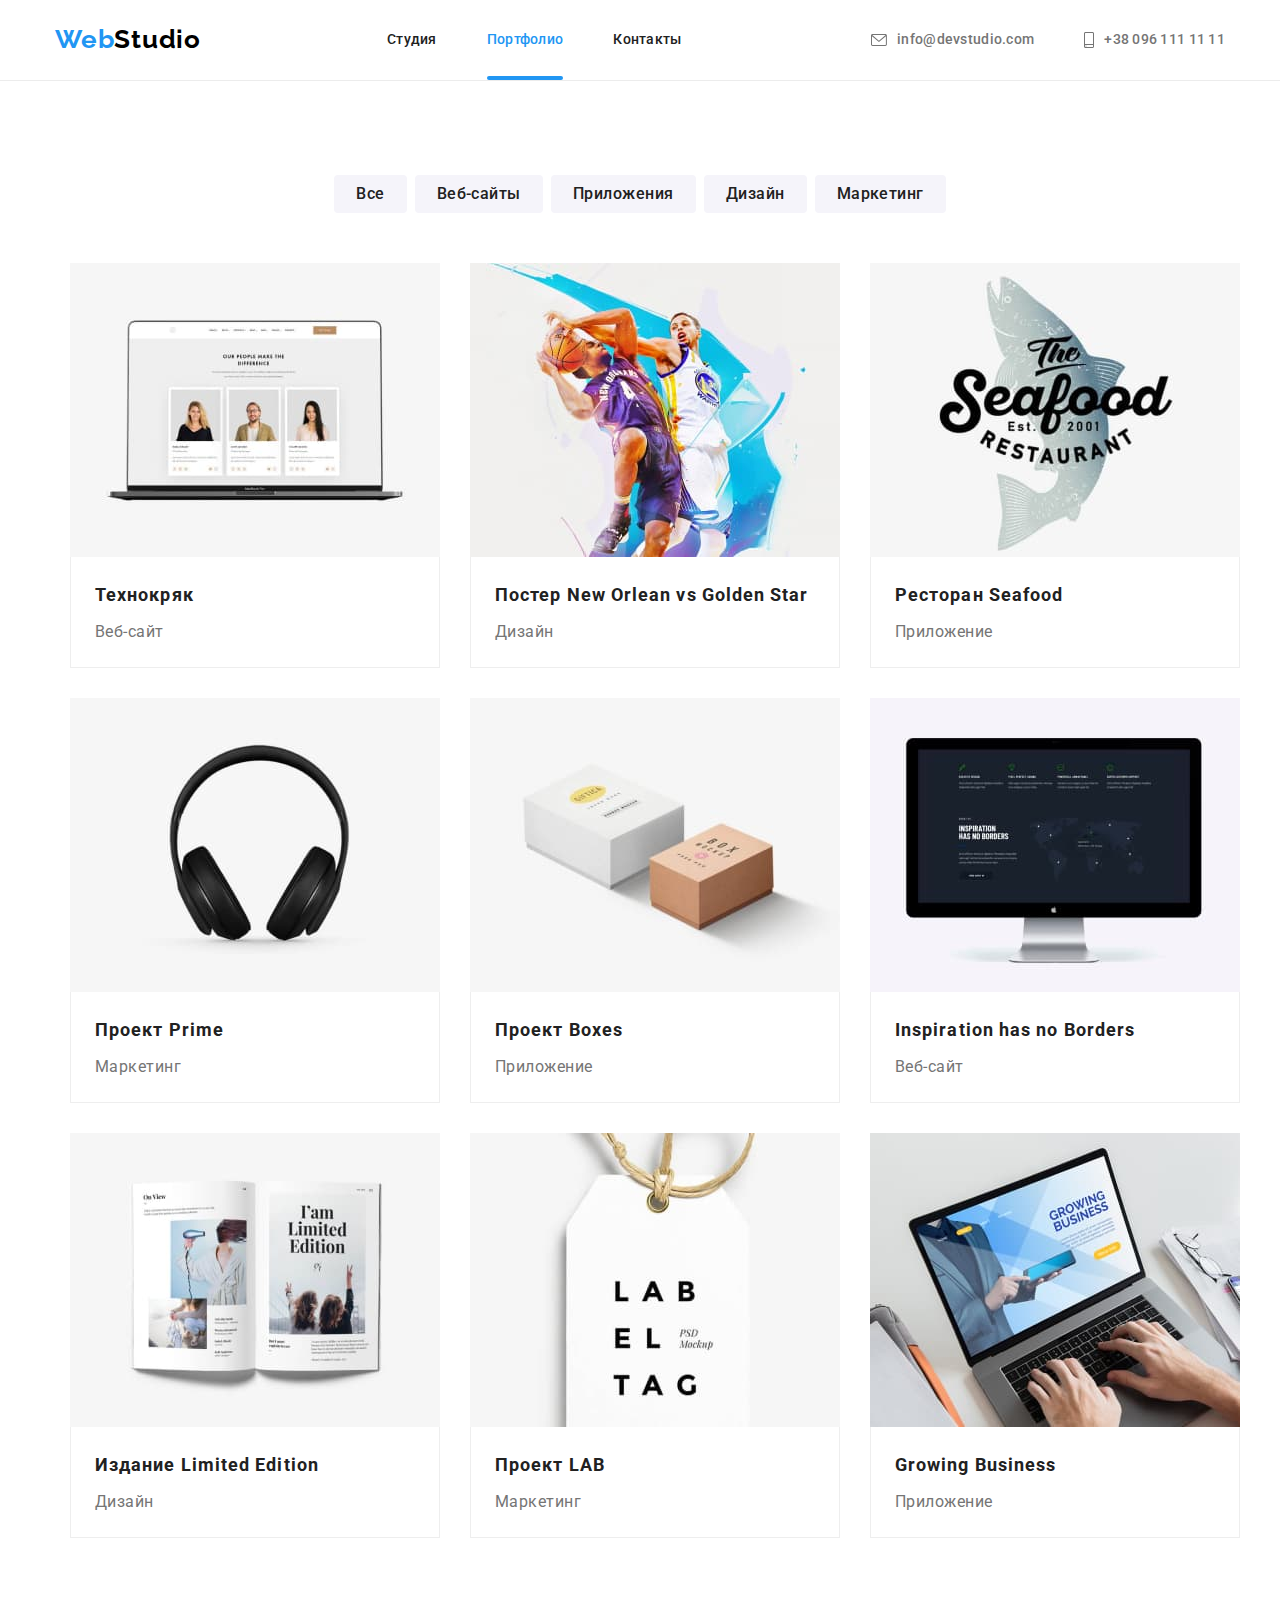
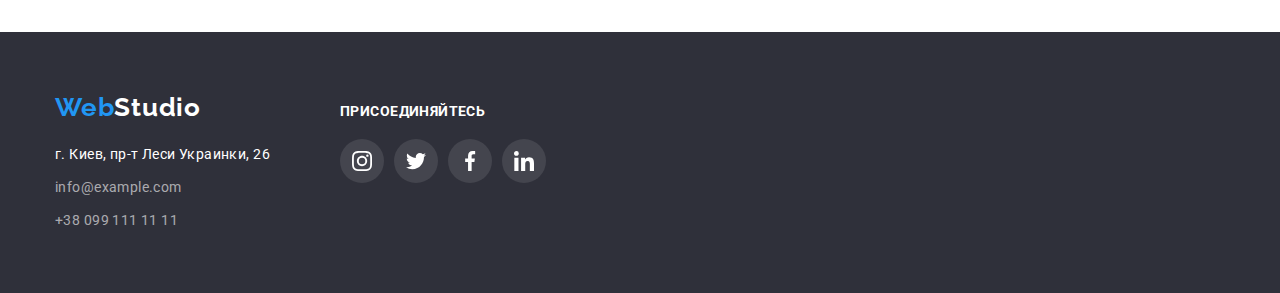
==== portfolio.html @ 0ffd963e "index added" ====
<!DOCTYPE html>
<html lang="en">
<head>
    <meta charset="UTF-8">
    <meta http-equiv="X-UA-Compatible" content="IE=edge">
    <meta name="viewport" content="width=device-width, initial-scale=1.0">
    <title>WebStudio</title>
    <link rel="preconnect" href="https://fonts.googleapis.com">
    <link rel="preconnect" href="https://fonts.gstatic.com" crossorigin>
    <link href="https://fonts.googleapis.com/css2?family=Raleway:ital,wght@0,700;1,700&family=Roboto:wght@400;500;700;900&display=swap" rel="stylesheet">
    <link rel="stylesheet" href="./css/modern-normalize.css">
    <link rel="stylesheet" href="./css/styles.css" />
</head>
<body>
    <!--заголовок-->
    <header class="main-header">
        <div class="header-container container">
            <nav class="navigation">    
                <a href="index.html" class="logo logo-top link">Web<span class="logo-half">Studio</span></a>
                <ul class="navigation-pages list">
                    <li class="navigation-page"><a href="index.html" class="navigation-page-link link">Студия</a></li>
                    <li class="navigation-page"><a href="portfolio.html" class="navigation-page-link link current">Портфолио</a></li>
                    <li class="navigation-page"><a href="#3" class="navigation-page-link link">Контакты</a></li>
                </ul>
            </nav>
            <ul class="contacts list">
                <li class="contact"> <a href="mailto:info@devstudio.com" class="contact-link mail link"><svg class="icon" width="16px" height="12px"><use href="./images/icons.svg#icon-envelope"></use></svg> info@devstudio.com</a></li>
                <li class="contact"> <a href="tel:+380961111111" class="contact-link tel link"><svg class="icon" width="10px" height="16px"><use href="./images/icons.svg#icon-smartphone"></use></svg>+38 096 111 11 11</a> </li>
            </ul>
        </div>        
    </header>
    <!-- основная часть -->
    <main>
    <!-- герой -->
        <section class="portfolio-filter section">
            <div class="container">
                <h1 class="portfolio-header visually-hidden">Portfolio</h1>
                <!-- фильтр -->
                <ul class="portfolio-filter-list list">
                    <li class="portfolio-filter-list-item"><button class="filter-btn" type="button">Все</button></li>
                    <li class="portfolio-filter-list-item"><button class="filter-btn" type="button">Веб-сайты</button></li>
                    <li class="portfolio-filter-list-item"><button class="filter-btn" type="button">Приложения</button></li>
                    <li class="portfolio-filter-list-item"><button class="filter-btn" type="button">Дизайн</button></li>
                    <li class="portfolio-filter-list-item"><button class="filter-btn" type="button">Маркетинг</button></li>
                </ul>
                <!-- список проектов -->
                <ul class="portfolio-examples-list container list">
                    <li class="portfolio-example">
                        <a class="link portfolio-link" href="">
                            <img src="./images/portfolio/technocrack.jpg" alt="Веб-сайт компании Технокряк" width="370" height="294" class="img">
                            <div class="portfolio-example-overlay-wrap">
                                <div class="portfolio-example-overlay is-hidden">
                                    <p class="portfolio-example-overlay-text">Ресурс предлагает комплексные предложения с разным уровнем функционала и сервисов. Все это позволит посетителю получить исчерпывающие сведения о компании или частном лице.</p>
                                </div>
                            </div>
                            <div class="portfolio-example-text">
                                <h3 class="portfolio-example-name section-header">Технокряк</h3>
                                <p class="portfolio-example-description section-description">Веб-сайт</p>
                            </div>
                        </a>
                    </li>
                    <li class="portfolio-example">
                        <a class="link portfolio-link" href="">
                        <img src="./images/portfolio/new_orlean.jpg" alt="Изображение постера игры команд New Orlean и Golden Star" width="370" height="294">
                        <div class="portfolio-example-text">
                            <h3 class="portfolio-example-name section-header">Постер New Orlean vs Golden Star</h3>
                            <p class="portfolio-example-description section-description">Дизайн</p>
                        </div>
                        </a>
                    </li>
                    <li class="portfolio-example">
                        <a class="link portfolio-link" href="">
                        <img src="./images/portfolio/seafood.jpg" alt="Иконка приложения ресторана Seafood" width="370" height="294">
                        <div class="portfolio-example-text">
                            <h3 class="portfolio-example-name section-header">Ресторан Seafood</h3>
                            <p class="portfolio-example-description section-description">Приложение</p>
                        </div>
                        </a>
                    </li>
                    <li class="portfolio-example">
                        <a class="link portfolio-link" href="">
                        <img src="./images/portfolio/prime.jpg" alt="Наушники">
                        <div class="portfolio-example-text">
                            <h3 class="portfolio-example-name section-header">Проект Prime</h3>
                            <p class="portfolio-example-description section-description">Маркетинг</p>
                        </div>
                        </a>
                    </li>
                    <li class="portfolio-example">
                        <a class="link portfolio-link" href="">
                        <img src="./images/portfolio/boxes.jpg" alt="2 коробочки" width="370" height="294">
                        <div class="portfolio-example-text">
                            <h3 class="portfolio-example-name section-header">Проект Boxes</h3>
                            <p class="portfolio-example-description section-description">Приложение</p>
                        </div>
                        </a>
                    </li>
                    <li class="portfolio-example">
                        <a class="link portfolio-link" href="">
                        <img src="./images/portfolio/inspiration.jpg" alt="Веб-сайт компании Inspiration has no Borders" width="370" height="294">
                        <div class="portfolio-example-text">
                            <h3 class="portfolio-example-name section-header">Inspiration has no Borders</h3>
                            <p class="portfolio-example-description section-description">Веб-сайт</p>
                        </div>
                        </a>
                    </li>
                    <li class="portfolio-example">
                        <a class="link portfolio-link" href="">
                        <img src="./images/portfolio/limited_edition.jpg" alt="Журнал в развернутом виде" width="370" height="294">
                        <div class="portfolio-example-text">
                            <h3 class="portfolio-example-name section-header">Издание Limited Edition</h3>
                            <p class="portfolio-example-description section-description">Дизайн</p>
                        </div>
                        </a>
                    </li>
                    <li class="portfolio-example">
                        <a class="link portfolio-link" href="">
                        <img src="./images/portfolio/lab.jpg" alt="Стильная этикетка" width="370" height="294">
                        <div class="portfolio-example-text">
                            <h3 class="portfolio-example-name section-header">Проект LAB</h3>
                            <p class="portfolio-example-description section-description">Маркетинг</p>
                        </div>
                        </a>
                    </li>
                    <li class="portfolio-example">
                        <a class="link portfolio-link" href="">
                        <img src="./images/portfolio/growing_business.jpg" alt="Ноутбук с приложением Growing Business" width="370" height="294">
                        <div class="portfolio-example-text">
                            <h3 class="portfolio-example-name section-header">Growing Business</h3>
                            <p class="portfolio-example-description section-description">Приложение</p>
                        </div>
                        </a>
                    </li>
                </ul>
            </div>
        </section>
    </main>
    <!--подвал-->
    <footer class="footer">
        <div class="container footer-container">
            <div class="contacts-container">
                <a href="index.html" class="logo link logo-bot">Web<span class="logo-half-dark">Studio</span></a>
                <address class="contacts-list" id="3">
                    <ul class="contacts-bot list">
                        <li class="contact-bot"><a class="footer-contact-link link address map" href="https://goo.gl/maps/tf9V9uD1shakLC2a6" target="_blank" rel="nooppener noreferal">г. Киев, пр-т Леси Украинки, 26</a> </li>
                        <li class="contact-bot"><a class="footer-contact-link link address" href="mailto:info@example.com">info@example.com</a> </li>
                        <li class="contact-bot"><a class="footer-contact-link link address" href="tel:+380991111111">+38 099 111 11 11</a></li>
                    </ul>
                </address>
            </div>
            <div>
            <h2 class="socials-header">присоединяйтесь</h2>
            <ul class="list footer-socials">
                <li class="footer-social-link-item"> <a class="footer-social-link link" href=""> <svg class="footer-social-link-icon" width="20px" height="20px"><use href="./images/icons.svg#icon-instagram"><span class="visually-hidden">Instagram</span></use></svg></a></li>
                <li class="footer-social-link-item"> <a class="footer-social-link link" href=""> <svg class="footer-social-link-icon" width="20px" height="20px"><use href="./images/icons.svg#icon-twitter"><span class="visually-hidden">Twitter</span></use></svg></a></li>
                <li class="footer-social-link-item"> <a class="footer-social-link link" href=""> <svg class="footer-social-link-icon" width="20px" height="20px"><use href="./images/icons.svg#icon-facebook"><span class="visually-hidden">Facebook</span></use></svg></a></li>
                <li class="footer-social-link-item"> <a class="footer-social-link link" href=""> <svg class="footer-social-link-icon" width="20px" height="20px"><use href="./images/icons.svg#icon-linkedin"><span class="visually-hidden">LinkedIn</span></use></svg></a></li>
            </ul>
            </div>
        </div>
    </footer>
</body>
</html>
---- css/styles.css ----
:root {
    --main-color: #2196F3;
    --secondary-color: #000;
    --third-color: #757575;
    --main-font: 'roboto', sans-serif;
    --secondary-font: 'Raleway', sans-serif;
}
body {
    font-family: var(--main-font);
    color: #212121;
}
h1,
h2,
h3,
h4,
h5,
h6,
p {
  margin-top: 0;
  margin-bottom: 0;
}
ul,
ol {
  margin-top: 0;
  margin-bottom: 0;
  padding-left: 0;
}
img {
  display: block;
}
.link {
    text-decoration: none;
}
.list {
    list-style: none;
}
.address {
    font-style: normal;
}
.container {
    width: 1200px;
    padding-left: 15px;
    padding-right: 15px;
    margin-top: auto;
    margin: auto;
}
.visually-hidden {
    position: absolute;
    width: 1px;
    height: 1px;
    margin: -1px;
    border: 0;
    padding: 0;
    
    white-space: nowrap;
    clip-path: inset(100%);
    clip: rect(0 0 0 0);
    overflow: hidden;
}
/* components */
.logo {
    font-family: var(--secondary-font);
    font-weight: 700;
    font-size: 26px;
    line-height: 1.2;
    letter-spacing: 0.03em; 
    color: var(--main-color);
}
.section-header  {  
    letter-spacing: 0.03em;
    color: #212121;
}
.section-description {
    letter-spacing: 0.03em;
    color: var(--third-color);
}
.section-top-header {
    font-weight: 700;
    font-size: 36px;
    line-height: 42px;
    text-align: center;
    letter-spacing: 0.03em;
    color: #212121;
}
.section {
    padding-top: 94px;
    padding-bottom: 94px;
}
/* /components */
/* header */
.main-header {
    background-color: #FFFFFF;
    border-bottom: 1px solid #ECECEC;
    margin-top: 0;
    margin-bottom: 0;
}
.header-container {
    display: flex;
    justify-content: space-between;
    align-items: center;
    
}
.navigation {
    display: flex;
}
.logo-top {
    padding-top: 24px;
    padding-bottom: 24px;
    margin-right: 93px;
}
.logo-half {
    color: var(--secondary-color);
}
.navigation-pages {
    display: flex;
    margin-left: 93px;
}
.navigation-page {
    display: flex;
}
.navigation-page-link {
    position: relative;
    font-weight: 500;
    font-size: 14px;
    line-height: 1.14;
    letter-spacing: 0.02em;
    color: #212121;
    padding-top: 32px;
    padding-bottom: 32px;
    align-items: center;
    transition: color 250ms cubic-bezier(0.4, 0, 0.2, 1);
}
.navigation-page:not(:last-child) {
    margin-right: 50px;
}
.contacts {
    display: flex;
}
.contact:not(:first-child) {
    margin-left: 50px;
}
.contact-link {
    display: flex;
    font-weight: 500;
    font-size: 14px;
    line-height: 1.14;
    letter-spacing: 0.02em;
    color: var(--third-color);
    align-items: center;
    transition: color 250ms cubic-bezier(0.4, 0, 0.2, 1);
}
.current {
    color: var(--main-color);
}  
.current::after {
    position: absolute;
    left: 0;
    bottom: 0;
    display: inline-block;
    content: '';
    height: 4px;
    border-radius: 2px;
    width: 100%;
    background-color: var(--main-color)
}
.navigation-page-link:hover, 
.navigation-page-link:focus,
.contact-link:hover,
.contact-link:focus {
    color: var(--main-color);
}
.icon {
    margin-right: 10px;
    fill: var(--third-color);
    transition: fill 250ms cubic-bezier(0.4, 0, 0.2, 1);
}
.contact-link:hover .icon,
.contact-link:focus .icon {
    fill: var(--main-color);
}
/* /header */
/* hero */
.hero {
    background: #2F303A;
    padding-top: 200px;
    padding-bottom: 200px;
    background-color: #C4C4C4;
    background-image: linear-gradient(rgba(47, 48, 58, 0.4),rgba(47, 48, 58, 0.4)), url(../images/hero/hero-background.png) ;
    background-repeat: no-repeat;
    background-size: 1600px;
    background-position: center;
    width: 1600px;
    margin-left: auto;
    margin-right: auto;
    justify-content: center;
}
.hero-header {
    font-weight: 900;
    font-size: 44px;
    line-height: 1.36;
    text-align: center;
    letter-spacing: 0.06em;
    text-transform: uppercase;
    color: #FFFFFF;
    width: 696px;
    margin-left: auto;
    margin-right: auto;
}
.hero-btn {
    font-weight: 700;
    font-size: 16px;
    line-height: 30px;
    display: flex;
    text-align: center;
    letter-spacing: 0.06em;
    color: #FFFFFF;
    width: 200px;
    height: 50px;
    background: var(--main-color);
    box-shadow: 0px 4px 4px rgba(0, 0, 0, 0.15);
    border-radius: 4px;
    cursor: pointer;
    margin-left: auto;
    margin-right: auto;
    margin-top: 30px;
    justify-content: center;
    align-items: center;
    transition: background 250ms cubic-bezier(0.4, 0, 0.2, 1), box-shadow 250ms cubic-bezier(0.4, 0, 0.2, 1);
}
.hero-btn:hover,
.hero-btn:focus {
    background: #188CE8;
    box-shadow: 0px 4px 4px rgba(0, 0, 0, 0.15);
}
/* /hero */
/* advantages */
.our-advantages {
    display: flex;
    justify-content: space-between;
}
.our-advantage {
    width: 270px;
}
.our-advantage-header {
    font-weight: 700;
    text-transform: uppercase;
    font-size: 14px;
    line-height: 1.14;
    width: 270px;
    margin-bottom: 10px;
}
.our-advantage-text {
    font-size: 14px;
    line-height: 1.71;
}
.advantage-icons {
    height: 120px;
    align-items: center;
    background: #F5F4FA;
    border-radius: 4px;
    display: flex;
    justify-content: center;
    margin-bottom: 30px;
}
.advantage-icon {
}    
/* /advantages */
/* examples */
.examples {
    padding-bottom: 94px;
}
.our-examples {
    display: flex;
    justify-content: space-between;
    margin-top: 50px;
}
.our-example {
    position: relative;
}
.our-example-text-wrap {
    position: absolute;
    bottom: 0;
    display: flex;
    justify-content: center;
    align-items: center;
    width: 370px;
    height: 70px;
    background: rgba(47, 48, 58, 0.8);
}

.our-example-text {
    display: block;
    font-weight: 700;
    font-size: 14px;
    line-height: 16px;
    text-align: center;
    letter-spacing: 0.03em;
    text-transform: uppercase;
    color: #FFFFFF;
    
}
/* /examples */
/* our team */
.team {
    background: #F5F4FA;
}
.team-units {
    display: flex;
    justify-content: space-between;
    margin-top: 50px;
}
.team-unit {
    background-color: #FFFFFF;
    box-shadow: 0px 1px 3px rgba(0, 0, 0, 0.12), 0px 1px 1px rgba(0, 0, 0, 0.14), 0px 2px 1px rgba(0, 0, 0, 0.2);
    border-radius: 0px 0px 4px 4px;
}
.team-unit-info {
    padding: 30px 10px 30px 10px;
}
.team-unit-name {
    font-weight: 500;
    font-size: 16px;
    line-height: 1.19;
    text-align: center;
    margin-bottom: 10px;
}
.team-unit-title {
    font-size: 16px;
    line-height: 1.19;
    text-align: center;
}
.socials {
    margin-top: 16px;
    display: flex;
    justify-content: center;
}
.social-link-item {
    display: flex;
}
.social-link {
    display: flex;
    height: 44px;
    width: 44px;
    border-radius: 50%;
    justify-content: center;
    align-items: center;
    transition: background-color 250ms cubic-bezier(0.4, 0, 0.2, 1);
}
.social-link-item:not(:last-child) {
    margin-right: 10px;
}
.social-link-icon {
    fill: #AFB1B8;
    transition: fill 250ms cubic-bezier(0.4, 0, 0.2, 1);
}
.social-link:hover,
.social-link:focus {
    background-color: var(--main-color);
}
.social-link:hover .social-link-icon,
.social-link:focus .social-link-icon {
    fill: #fff;
}
/* /our team */
/* clients */
.clients-units {
    margin-top: 50px;
    display: flex;
    flex-direction: row;
    justify-content: center;
}
.clients-unit {
    display: flex;
}
.clients-unit:not(:last-child) {
    margin-right: 30px;
}
.clients-link {
    width: 170px;
    height: 92px;
    border: 1px solid #AFB1B8;
    border-radius: 4px;
    display: flex;
    justify-content: center;
    align-items: center;
    transition: border 250ms cubic-bezier(0.4, 0, 0.2, 1);
}
.clients-icon {
    fill: #AFB1B8;
    transition: fill 250ms cubic-bezier(0.4, 0, 0.2, 1);
}
.clients-link:hover,
.clients-link:focus {
   border: 1px solid var(--main-color);
}
.clients-link:hover .clients-icon,
.clients-link:focus .clients-icon {
    fill: var(--main-color);
}
/* /clients */
/* filter */
.portfolio-filter {
    
}
.portfolio-filter-list {
    display: flex;
    justify-content: center;
    margin-bottom: 50px;
}
.portfolio-filter-list-item:not(:last-child) {
    margin-right: 8px;
}
.filter-btn {
    font-weight: 500;
    font-size: 16px;
    line-height: 1.62;
    text-align: center;
    letter-spacing: 0.03em;
    color: #212121;
    background: #F5F4FA;
    border-radius: 4px;
    cursor: pointer;
    padding: 6px 22px;
    border-width: 0px;
    transition: background 250ms cubic-bezier(0.4, 0, 0.2, 1), color 250ms cubic-bezier(0.4, 0, 0.2, 1), box-shadow 250ms cubic-bezier(0.4, 0, 0.2, 1);
}
.filter-btn:hover,
.filter-btn:focus {
    background: var(--main-color);
    color: #FFFFFF;
    box-shadow: 0px 3px 1px rgba(0, 0, 0, 0.1), 0px 1px 2px rgba(0, 0, 0, 0.08), 0px 2px 2px rgba(0, 0, 0, 0.12);
}
.portfolio-examples {
    padding-bottom: 80px;
}
.portfolio-examples-list {
    display: flex;
    flex-wrap: wrap;
    justify-content: space-between;
}   
.portfolio-example-name {
    font-weight: 700;
    font-size: 18px;
    line-height: 2;
    letter-spacing: 0.06em;
    margin-bottom: 4px;
}
.img {
    display: block;
}
.portfolio-example-description {
    font-size: 16px;
    line-height: 1.87;
}
.portfolio-example-text {
    padding: 20px 24px;
    border: #EEEEEE solid 1px;
    border-top: none;
}   
.portfolio-example:nth-child(-n+6) {
    margin-bottom: 30px;
}
.portfolio-link {
    position: relative;
    display: block;
    transition: box-shadow 250ms cubic-bezier(0.4, 0, 0.2, 1);
}
.portfolio-link:hover,
.portfolio-link:focus {
    box-shadow: 0px 1px 1px rgba(0, 0, 0, 0.12), 0px 4px 4px rgba(0, 0, 0, 0.06), 1px 4px 6px rgba(0, 0, 0, 0.16);
}
.portfolio-example-overlay-wrap {
    top: 0;
    width: 370px;
    height: 294px;
    position: absolute;
    overflow: hidden;
}
.portfolio-example-overlay {
    top: 0;
    position: absolute;
    visibility: hidden;
    display: flex;
    justify-content: center;
    align-items: center;
    padding-left: 24px;
    padding-right: 24px;
    width: 100%;
    height: 100%;
    background: rgba(33, 150, 243, 0.9);
    transform: translate(0, 100%);
    transition: transform 250ms cubic-bezier(0.4, 0, 0.2, 1), visibility 250ms cubic-bezier(0.4, 0, 0.2, 1);
}
.portfolio-link:hover .portfolio-example-overlay,
.portfolio-link:focus .portfolio-example-overlay {
    visibility: visible;
    transform: translate(0, 0);
}
.portfolio-example-overlay-text {
    font-weight: 400;
    font-size: 18px;
    line-height: 156%;
    letter-spacing: 0.03em;
    color: #FFFFFF;
}
/* /filter */
/* footer */
.footer {
    background: #2F303A;
    padding-top: 60px;
    padding-bottom: 60px;
    display: flex;
    justify-content: left;
}
.footer-container {
    display: flex;
    align-items: baseline;
}
.contacts-container {
    margin-right: 70px;
}

.logo-bot {
    display: block;
    margin-bottom: 20px;
}
.logo-half-dark {
    color: #FFFFFF;
}
.footer-contact-link {
    font-size: 14px;
    line-height: 1.71;
    letter-spacing: 0.03em;
    color: rgba(255, 255, 255, 0.6);
    transition: color 250ms cubic-bezier(0.4, 0, 0.2, 1)
}
.contacts-list {
    
}
.contacts-bot {
   
}
.contact-bot {
    display: flex;
    flex-direction: column;
}
.contact-bot:not(:last-child) {
    margin-bottom: 9px;
}
.map {
    color: #FFFFFF;    
}
.footer-contact-link:hover,
.footer-contact-link:focus {
    color: var(--main-color);
}
.socials-header {
    font-weight: 700;
    font-size: 14px;
    line-height: 16px;
    letter-spacing: 0.03em;
    text-transform: uppercase;
    color: #FFFFFF;
    margin-bottom: 20px;
}
.footer-socials {
    display: flex;
}
.footer-social-link-item {
    display: flex;
    
}
.footer-social-link-item:not(:last-child) {
    margin-right: 10px;
}
.footer-social-link {
    width: 44px;
    height: 44px;
    border-radius: 50%;
    background: rgba(255, 255, 255, 0.1);
    display: flex;
    justify-content: center;
    align-items: center;
    transition: background-color 250ms cubic-bezier(0.4, 0, 0.2, 1);
}
.footer-social-link-icon {
    fill: #FFFFFF;
}
.footer-social-link:hover,
.footer-social-link:focus {
    background-color: var(--main-color);
}
/* /footer */
/* modals */
.backdrop {
    position: fixed;
    top: 0;
    left: 0;
    bottom: 0;
    right: 0;
    background: rgba(0, 0, 0, 0.2);
    transition: opacity 250ms cubic-bezier(0.4, 0, 0.2, 1), visibility 250ms cubic-bezier(0.4, 0, 0.2, 1);
}
.modal {
    position: absolute;
    top: 50%;
    left: 50%;
    transform: translate(-50%, -50%);
    width: 528px;
    height: 580px;
    background: #FFFFFF;
    box-shadow: 0px 1px 3px rgba(0, 0, 0, 0.12), 0px 1px 1px rgba(0, 0, 0, 0.14), 0px 2px 1px rgba(0, 0, 0, 0.2);
    border-radius: 4px;
}
.modal-close-btn {
    position: absolute;
    top: 8px;
    right: 8px;
    display: flex;
    align-items: center;
    justify-content: center;
    width: 30px;
    height: 30px;
    background: #FFFFFF;
    border: 1px solid rgba(0, 0, 0, 0.1);
    border-radius: 50%;
    cursor: pointer;
    padding: 0;
  }
.backdrop.is-hidden {
    opacity: 0;
    visibility: hidden;
    pointer-events: none;
}
/* /modals */
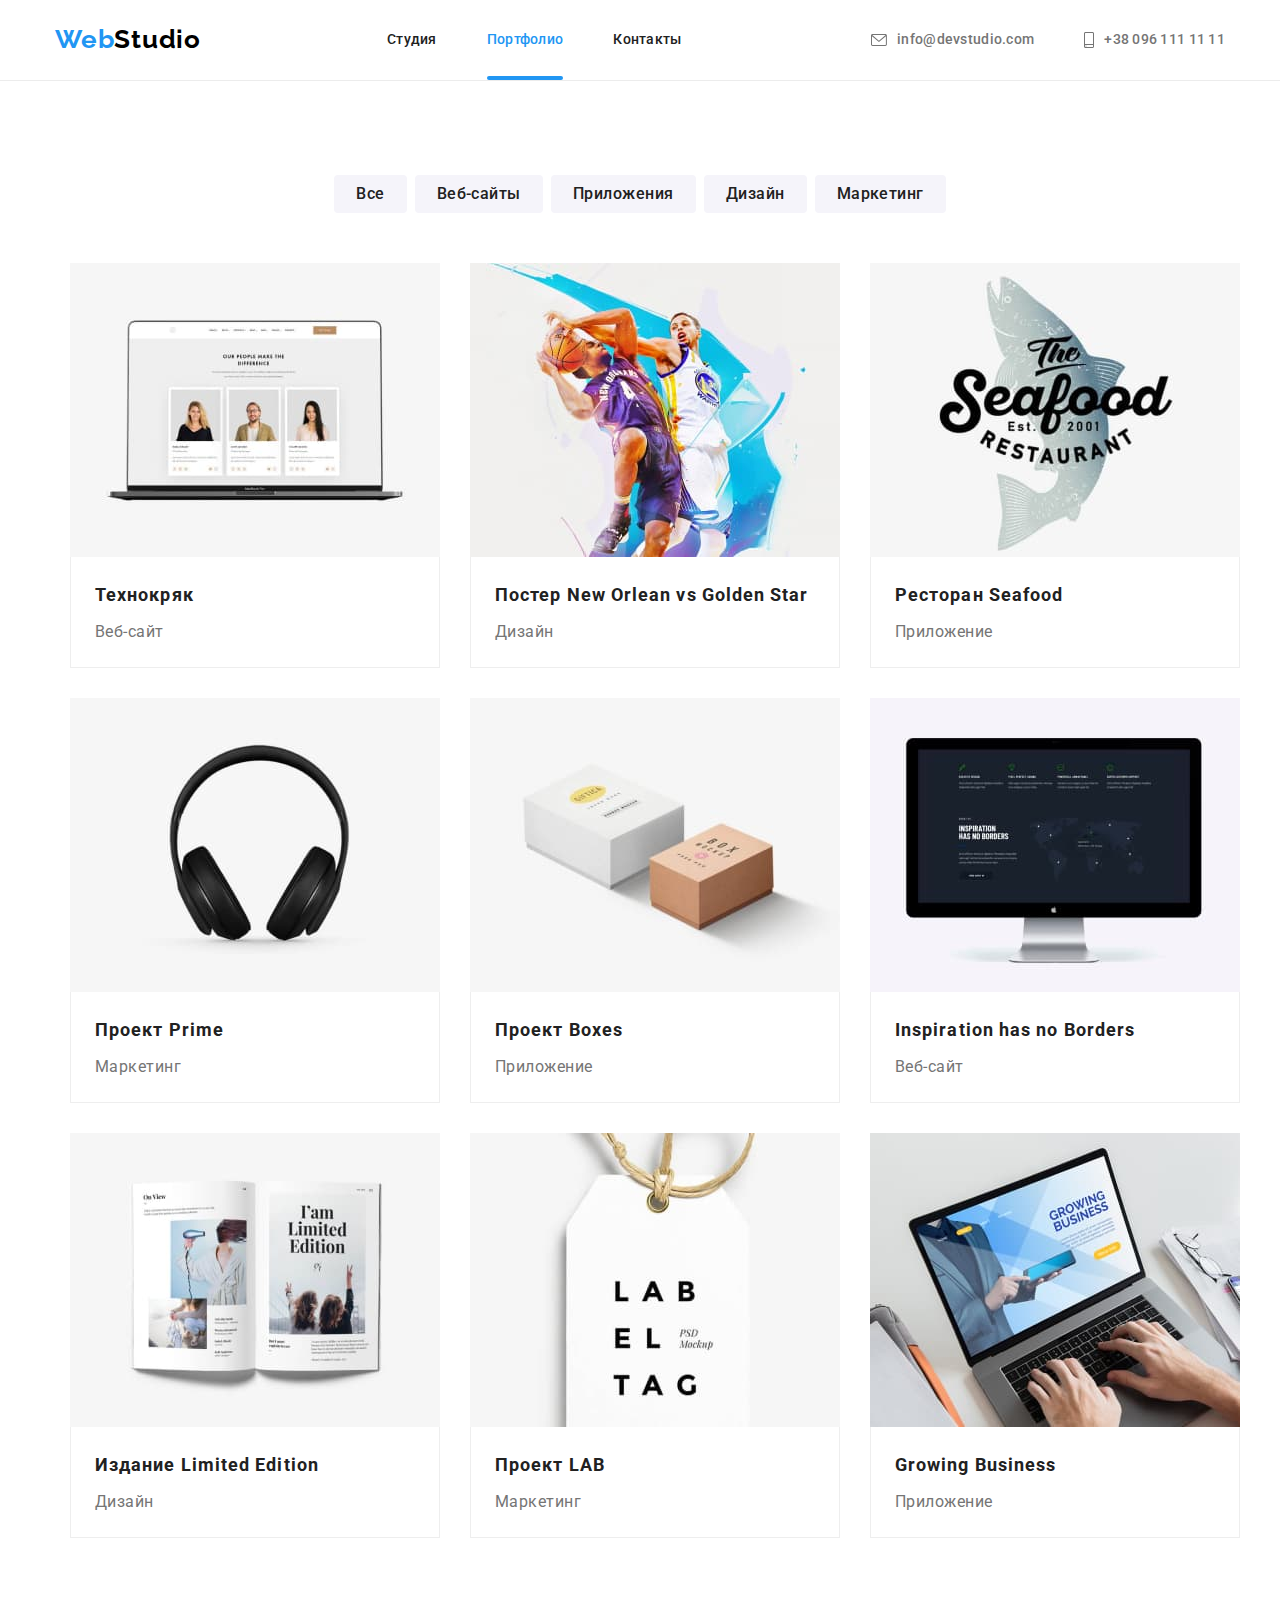
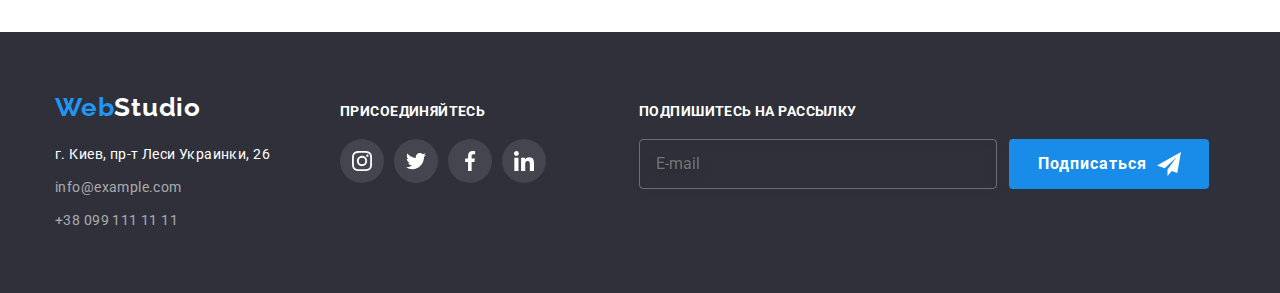
==== commit f1c94ee5: "checkbox added" ====
--- a/portfolio.html
+++ b/portfolio.html
@@ -157,6 +157,13 @@
                 <li class="footer-social-link-item"> <a class="footer-social-link link" href=""> <svg class="footer-social-link-icon" width="20px" height="20px"><use href="./images/icons.svg#icon-linkedin"><span class="visually-hidden">LinkedIn</span></use></svg></a></li>
             </ul>
             </div>
+            <div class="subscribe-wrap">
+                <h2 class="socials-header">Подпишитесь на рассылку</h2>
+                <div class="subscribe-input-form">
+                    <input class="subscribe-input" type="email" name="user-mail-subscribe" required placeholder="E-mail">
+                    <button class="subscribe-btn" type="submit">Подписаться<svg class="subscribe-icon" width="24px" height="24px"><use href="./images/icons.svg#icon-send"></use></svg> </button>
+                </div>
+            </div>
         </div>
     </footer>
 </body>
--- a/css/styles.css
+++ b/css/styles.css
@@ -217,7 +217,6 @@
     width: 200px;
     height: 50px;
     background: var(--main-color);
-    box-shadow: 0px 4px 4px rgba(0, 0, 0, 0.15);
     border-radius: 4px;
     cursor: pointer;
     margin-left: auto;
@@ -568,7 +567,6 @@
 }
 .footer-social-link-item {
     display: flex;
-    
 }
 .footer-social-link-item:not(:last-child) {
     margin-right: 10px;
@@ -589,6 +587,54 @@
 .footer-social-link:hover,
 .footer-social-link:focus {
     background-color: var(--main-color);
+}
+.subscribe-wrap {
+    margin-left: 93px;
+}
+.subscribe-input-form {
+    display: flex;
+    align-items: center;
+}
+.subscribe-input {
+    width: 358px;
+    height: 50px;
+    border: 1px solid rgba(255, 255, 255, 0.3);
+    filter: drop-shadow(0px 4px 4px rgba(0, 0, 0, 0.15));
+    border-radius: 4px;
+    margin: 0;
+    background: transparent;
+    padding: 15px 16px;
+    color: #FFFFFF;
+}
+.subscribe-btn {
+    display: flex;
+    align-items: center;
+    margin-left: 12px;
+    width: 200px;
+    height: 50px;
+    background: #188CE8;
+    border-radius: 4px;
+    border: 0px;
+    font-weight: 700;
+    font-size: 16px;
+    line-height: 188%;
+    letter-spacing: 0.06em;
+    color: #FFFFFF;
+    padding-left: 29px;
+    cursor: pointer;
+    transition: background 250ms cubic-bezier(0.4, 0, 0.2, 1), box-shadow 250ms cubic-bezier(0.4, 0, 0.2, 1);
+}
+.subscribe-btn:hover,
+.subscribe-btn:focus {
+    background: #2196F3;
+    box-shadow: 0px 4px 4px rgba(0, 0, 0, 0.15);
+}
+.subscribe-btn-text {
+    display: block;
+}
+.subscribe-icon {
+    fill: #FFFFFF;
+    margin-left: 10px;
 }
 /* /footer */
 /* modals */
@@ -607,7 +653,7 @@
     left: 50%;
     transform: translate(-50%, -50%);
     width: 528px;
-    height: 580px;
+    min-height: 580px;
     background: #FFFFFF;
     box-shadow: 0px 1px 3px rgba(0, 0, 0, 0.12), 0px 1px 1px rgba(0, 0, 0, 0.14), 0px 2px 1px rgba(0, 0, 0, 0.2);
     border-radius: 4px;
@@ -626,10 +672,137 @@
     border-radius: 50%;
     cursor: pointer;
     padding: 0;
+    transition: fill 250ms cubic-bezier(0.4, 0, 0.2, 1);
   }
+.modal-close-btn:hover,
+.modal-close-btn:focus {
+    fill: #2196F3;
+}  
 .backdrop.is-hidden {
     opacity: 0;
     visibility: hidden;
     pointer-events: none;
 }
+.modal-form-wrap {
+    display: flex;
+    flex-direction: column;
+    padding: 40px;
+}
+.modal-form-toaction {
+    font-weight: 700;
+    font-size: 20px;
+    line-height: 1.15;
+    text-align: center;
+    letter-spacing: 0.03em;
+    color: #212121;
+    margin-bottom: 12px;
+}
+.modal-form-input {
+    font-size: 12px;
+    line-height: 14px;
+    letter-spacing: 0.01em;
+    color: #757575;
+}
+.input-wrap {
+    position: relative;
+    margin-bottom: 10px;
+}
+.modal-form-icon {
+    position: absolute;
+    top: 50%;
+    left: 12px;
+    transform: translateY(-50%);
+    fill: #212121;
+    transition: fill 250ms cubic-bezier(0.4, 0, 0.2, 1);
+}
+.modal-form-field {
+    width: 100%;
+    margin-top: 4px;
+    border: 1px solid rgba(33, 33, 33, 0.2);
+    border-radius: 4px;
+    height: 40px;
+    padding-left: 42px;
+    outline: none;
+    transition: border 250ms cubic-bezier(0.4, 0, 0.2, 1);
+}
+.modal-form-field:focus {
+    border: 1px solid #2196F3;
+}
+.modal-form-field:focus + .modal-form-icon {
+    fill: #2196F3;
+}
+.modal-form-comment {
+    width: 100%;
+    margin-top: 4px;
+    margin-bottom: 20px;
+    height: 120px;
+    resize: none;
+    border: 1px solid rgba(33, 33, 33, 0.2);
+    border-radius: 4px;
+    padding: 12px 16px;
+    font-size: 14px;
+    line-height: 1.15;
+    letter-spacing: 0.01em;
+    outline: none;
+    transition: border 250ms cubic-bezier(0.4, 0, 0.2, 1);
+}
+.modal-form-comment:focus {
+    border: 1px solid #2196F3;
+}
+.modal-form-checkbox-wrap {
+    position: relative;
+}
+.aggreement-label {
+    display: flex;
+    align-items: center;
+    font-size: 14px;
+    line-height: 171%;
+    letter-spacing: 0.03em;
+    color: #757575;
+    margin-left: 25px;
+}
+.aggreement-label::before {
+    left: 0;
+    position: absolute;
+    display: block;
+    cursor: pointer;
+    width: 16px;
+    height: 16px;
+    content: '';
+    background-image: url(../images/box.svg);
+    transition: outline 250ms cubic-bezier(0.4, 0, 0.2, 1), background-image 250ms cubic-bezier(0.4, 0, 0.2, 1);
+}
+.modal-form-checkbox:checked + .aggreement-label::before {
+    background-image: url(../images/check.svg);
+}
+.modal-form-checkbox:hover + .aggreement-label::before,
+.modal-form-checkbox:focus + .aggreement-label::before {
+    outline: 2px solid #2196F3;
+}
+.submit-btn {
+    display: block;
+    margin-left: auto;
+    margin-right: auto;
+    margin-top: 30px;
+    padding: 10px 55px;
+    background: #188CE8;
+    border-radius: 4px;
+    border: 0px;
+    cursor: pointer;
+    font-weight: 700;
+    font-size: 16px;
+    line-height: 188%;
+    display: flex;
+    align-items: center;
+    text-align: center;
+    letter-spacing: 0.06em;
+    color: #FFFFFF;
+    box-shadow: 0px 4px 4px rgba(0, 0, 0, 0.15);
+    transition: background 250ms cubic-bezier(0.4, 0, 0.2, 1);
+}
+.submit-btn:hover,
+.submit-btn:focus {
+    background: #2196F3;
+    
+}
 /* /modals */